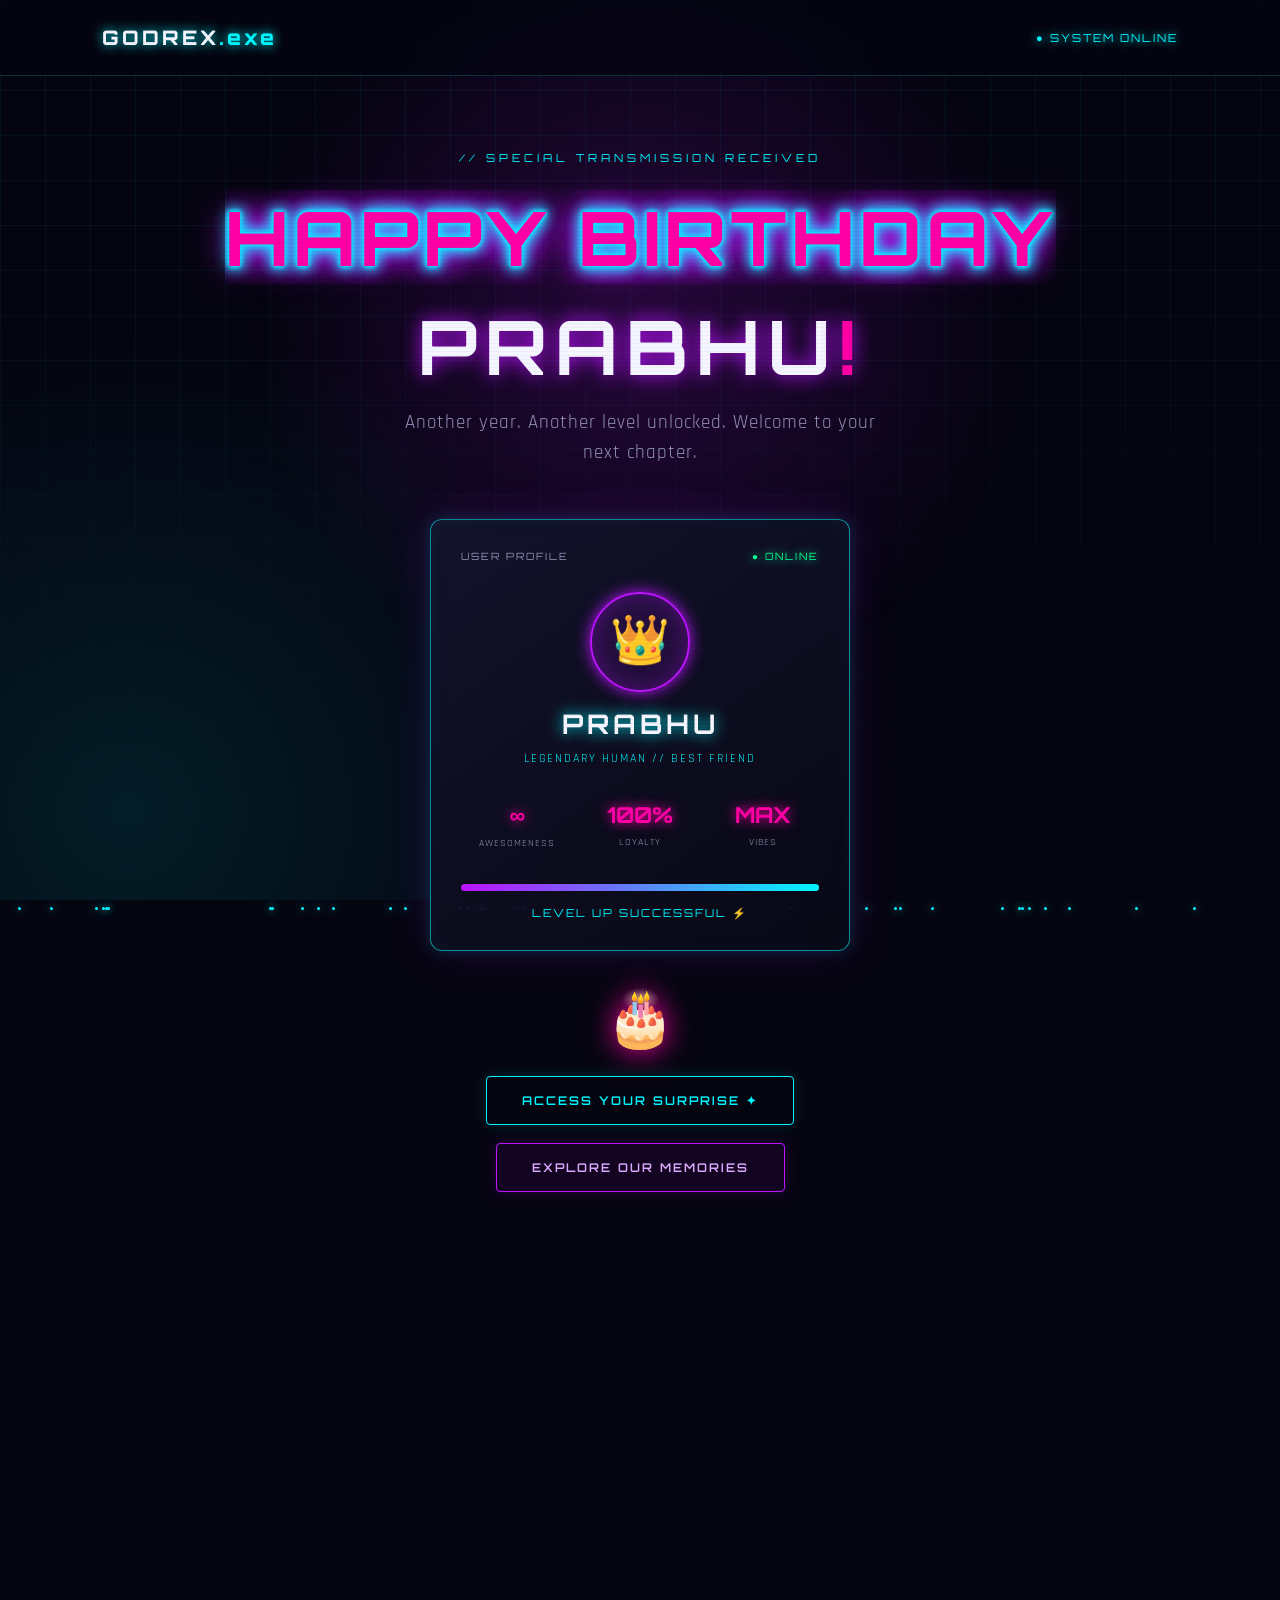
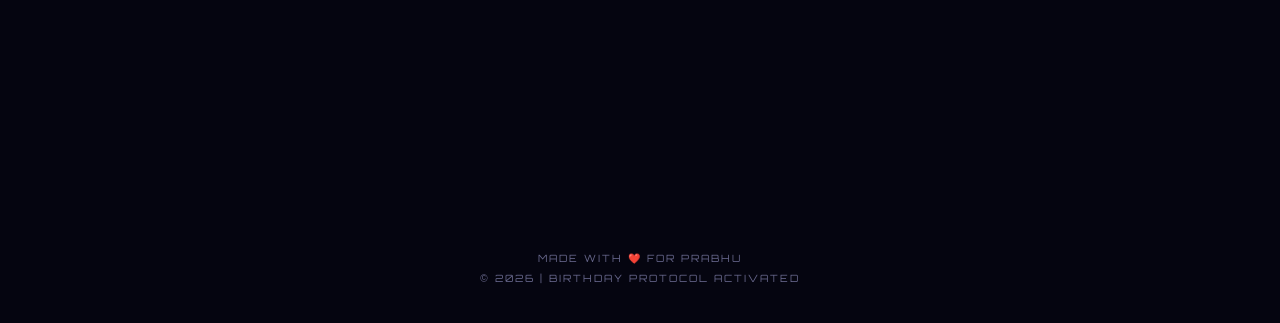
==== index.html @ 810c7e89 "Add files via upload first draft" ====
<!DOCTYPE html>
<html lang="en">
<head>
    <meta charset="UTF-8">
    <meta name="viewport" content="width=device-width, initial-scale=1.0">
    <title>PRABHU | Birthday.exe 🎂</title>
    <link rel="stylesheet" href="style.css">

    <link href="https://fonts.googleapis.com/css2?family=Orbitron:wght@400;600;800&family=Rajdhani:wght@400;600;700&display=swap" rel="stylesheet">
</head>

<body>

    <div class="grid-bg"></div>
    <div class="scanlines"></div>

    <header>
        <div class="logo">GODREX<span>.exe</span></div>
        <div class="status">● SYSTEM ONLINE</div>
    </header>

    <main class="hero">

        <p class="small-text">// SPECIAL TRANSMISSION RECEIVED</p>

        <h1 class="glitch" data-text="HAPPY BIRTHDAY">
            HAPPY BIRTHDAY
        </h1>

        <h2 class="name">PRABHU<span>!</span></h2>

        <p class="subtitle">
            Another year. Another level unlocked.
            Welcome to your next chapter.
        </p>

        <div class="birthday-card">

            <div class="card-top">
                <span>USER PROFILE</span>
                <span class="online">● ONLINE</span>
            </div>

            <div class="avatar">👑</div>

            <h2>PRABHU</h2>
            <p class="rank">LEGENDARY HUMAN // BEST FRIEND</p>

            <div class="stats">
                <div>
                    <h3>∞</h3>
                    <p>AWESOMENESS</p>
                </div>

                <div>
                    <h3>100%</h3>
                    <p>LOYALTY</p>
                </div>

                <div>
                    <h3>MAX</h3>
                    <p>VIBES</p>
                </div>
            </div>

            <div class="progress">
                <div class="progress-fill"></div>
            </div>

            <p class="level">LEVEL UP SUCCESSFUL ⚡</p>

        </div>

        <div class="cake">
            🎂
        </div>

        <button class="surprise-btn" onclick="showSurprise()">
            ACCESS YOUR SURPRISE ✦
        </button>
        <button class="memory-btn" onclick="window.location.href='memory.html'">
     EXPLORE OUR MEMORIES
</button>

        <div id="surprise" class="surprise">
            <h2>🚀 SYSTEM MESSAGE UNLOCKED</h2>

            <p>
                HAPPY BIRTHDAY, PRABHU! ❤️
                <br><br>
                You're not just a friend, you're family.
                Thanks for all the crazy memories, endless laughs,
                and unforgettable moments.
                <br><br>
                May your future be brighter than every neon
                light in this cyberpunk city.
                Keep shining, keep winning, and never stop
                being the legend you are!
                <br><br>
                Here's to more adventures together.
                <br><br>
                <strong>YOUR BEST FRIEND FOREVER. 💜</strong>
            </p>

            <div class="heart">💜</div>
        </div>

        <p class="footer-text">
            MADE WITH ❤️ FOR PRABHU
            <br>
            © 2026 | BIRTHDAY PROTOCOL ACTIVATED
        </p>

    </main>

    <script>
        function showSurprise() {
            const surprise = document.getElementById("surprise");

            surprise.classList.toggle("show");

            if (surprise.classList.contains("show")) {
                document.querySelector(".surprise-btn").innerText =
                    "CLOSE SURPRISE ✕";
            } else {
                document.querySelector(".surprise-btn").innerText =
                    "ACCESS YOUR SURPRISE ✦";
            }
        }

        // Floating cyber particles
        for (let i = 0; i < 35; i++) {
            const particle = document.createElement("div");
            particle.className = "particle";

            particle.style.left = Math.random() * 100 + "vw";
            particle.style.animationDuration =
                (Math.random() * 5 + 5) + "s";

            particle.style.animationDelay =
                Math.random() * 5 + "s";

            document.body.appendChild(particle);
        }
    </script>

</body>
</html
---- style.css ----
/* =========================================
   PRABHU.EXE - CYBERPUNK BIRTHDAY THEME
   ========================================= */

:root {
    --bg: #050510;
    --cyan: #00f7ff;
    --purple: #bc13fe;
    --pink: #ff00a6;
    --white: #f5f5ff;
    --muted: #9292b8;
}

* {
    margin: 0;
    padding: 0;
    box-sizing: border-box;
}

html {
    scroll-behavior: smooth;
}

body {
    min-height: 100vh;
    background: var(--bg);
    color: var(--white);
    font-family: 'Rajdhani', sans-serif;
    overflow-x: hidden;
    position: relative;
}

/* BACKGROUND GRID */

.grid-bg {
    position: fixed;
    inset: 0;
    z-index: -3;
    background:
        linear-gradient(rgba(0,247,255,0.07) 1px, transparent 1px),
        linear-gradient(90deg, rgba(0,247,255,0.07) 1px, transparent 1px);
    background-size: 45px 45px;
    mask-image: linear-gradient(to bottom, black, transparent 95%);
}

body::before {
    content: "";
    position: fixed;
    inset: 0;
    z-index: -2;
    pointer-events: none;
    background:
        radial-gradient(circle at 50% 35%,
        rgba(188,19,254,0.18),
        transparent 45%),
        radial-gradient(circle at 10% 90%,
        rgba(0,247,255,0.10),
        transparent 35%);
}

/* SCANLINES */

.scanlines {
    position: fixed;
    inset: 0;
    z-index: 10;
    pointer-events: none;
    opacity: 0.13;
    background: repeating-linear-gradient(
        to bottom,
        transparent 0px,
        transparent 3px,
        rgba(0,0,0,0.5) 4px
    );
}

/* HEADER */

header {
    width: 100%;
    padding: 25px 8%;
    display: flex;
    justify-content: space-between;
    align-items: center;
    border-bottom: 1px solid rgba(0,247,255,0.2);
    background: rgba(5,5,16,0.75);
    backdrop-filter: blur(12px);
}

.logo {
    font-family: 'Orbitron', sans-serif;
    font-size: 20px;
    font-weight: 800;
    letter-spacing: 3px;
    color: var(--white);
    text-shadow: 0 0 12px var(--cyan);
}

.logo span {
    color: var(--cyan);
}

.status {
    font-family: 'Orbitron', sans-serif;
    font-size: 11px;
    letter-spacing: 2px;
    color: var(--cyan);
    text-shadow: 0 0 10px var(--cyan);
}

/* HERO SECTION */

.hero {
    min-height: 100vh;
    display: flex;
    flex-direction: column;
    align-items: center;
    text-align: center;
    padding: 75px 20px 35px;
}

.small-text {
    color: var(--cyan);
    font-family: 'Orbitron', sans-serif;
    font-size: 11px;
    letter-spacing: 4px;
    margin-bottom: 25px;
    animation: blink 2s infinite;
}

/* GLITCH HEADING */

.glitch {
    position: relative;
    font-family: 'Orbitron', sans-serif;
    font-size: clamp(32px, 7vw, 75px);
    font-weight: 800;
    letter-spacing: 4px;
    color: white;
    text-shadow:
        0 0 5px var(--cyan),
        0 0 15px var(--cyan),
        0 0 35px var(--purple);
    animation: glitch 3s infinite;
}

.glitch::before,
.glitch::after {
    content: attr(data-text);
    position: absolute;
    top: 0;
    left: 0;
    width: 100%;
    overflow: hidden;
}

.glitch::before {
    color: var(--cyan);
    animation: glitchTop 2s infinite linear alternate-reverse;
}

.glitch::after {
    color: var(--pink);
    animation: glitchBottom 2.5s infinite linear alternate-reverse;
}

.name {
    font-family: 'Orbitron', sans-serif;
    font-size: clamp(40px, 8vw, 75px);
    margin-top: 15px;
    letter-spacing: 8px;
    color: var(--white);
    text-shadow: 0 0 20px var(--purple);
}

.name span {
    color: var(--pink);
}

.subtitle {
    max-width: 500px;
    margin-top: 15px;
    color: var(--muted);
    font-size: 19px;
    letter-spacing: 1px;
    line-height: 1.6;
}

/* BIRTHDAY CARD */

.birthday-card {
    width: min(420px, 92vw);
    margin-top: 50px;
    padding: 30px;
    position: relative;
    overflow: hidden;
    background: linear-gradient(
        145deg,
        rgba(20,20,45,0.95),
        rgba(8,8,22,0.95)
    );
    border: 1px solid rgba(0,247,255,0.55);
    border-radius: 12px;
    box-shadow:
        0 0 15px rgba(0,247,255,0.15),
        0 0 45px rgba(188,19,254,0.15),
        inset 0 0 20px rgba(0,247,255,0.04);
    animation: cardFloat 5s ease-in-out infinite;
}

.birthday-card::before {
    content: "";
    position: absolute;
    top: 0;
    left: -100%;
    width: 100%;
    height: 2px;
    background: linear-gradient(
        90deg,
        transparent,
        var(--cyan),
        transparent
    );
    animation: borderScan 4s linear infinite;
}

.card-top {
    display: flex;
    justify-content: space-between;
    font-family: 'Orbitron', sans-serif;
    font-size: 10px;
    letter-spacing: 2px;
    color: var(--muted);
}

.online {
    color: #00ff91;
    text-shadow: 0 0 10px #00ff91;
}

.avatar {
    width: 100px;
    height: 100px;
    margin: 30px auto 15px;
    display: flex;
    align-items: center;
    justify-content: center;
    font-size: 48px;
    background: rgba(188,19,254,0.12);
    border: 2px solid var(--purple);
    border-radius: 50%;
    box-shadow:
        0 0 15px var(--purple),
        inset 0 0 20px rgba(188,19,254,0.3);
}

.birthday-card h2 {
    font-family: 'Orbitron', sans-serif;
    font-size: 27px;
    letter-spacing: 4px;
    text-shadow: 0 0 15px var(--cyan);
}

.rank {
    margin-top: 10px;
    font-size: 12px;
    color: var(--cyan);
    letter-spacing: 2px;
}

/* STATS */

.stats {
    display: grid;
    grid-template-columns: repeat(3, 1fr);
    gap: 10px;
    margin-top: 35px;
}

.stats h3 {
    font-family: 'Orbitron', sans-serif;
    font-size: 22px;
    color: var(--pink);
    text-shadow: 0 0 12px var(--pink);
}

.stats p {
    margin-top: 8px;
    font-size: 10px;
    letter-spacing: 1px;
    color: var(--muted);
}

/* PROGRESS BAR */

.progress {
    height: 7px;
    margin-top: 35px;
    background: rgba(255,255,255,0.08);
    border-radius: 20px;
    overflow: hidden;
}

.progress-fill {
    height: 100%;
    width: 100%;
    background: linear-gradient(
        90deg,
        var(--purple),
        var(--cyan)
    );
    box-shadow: 0 0 15px var(--cyan);
    animation: progressGlow 2s infinite alternate;
}

.level {
    margin-top: 15px;
    color: var(--cyan);
    font-family: 'Orbitron', sans-serif;
    font-size: 11px;
    letter-spacing: 2px;
}

/* CAKE */

.cake {
    font-size: 55px;
    margin: 35px 0 20px;
    filter: drop-shadow(0 0 15px var(--pink));
    animation: cakeBounce 2s infinite ease-in-out;
}

/* SURPRISE BUTTON */

.surprise-btn {
    padding: 16px 35px;
    background: transparent;
    border: 1px solid var(--cyan);
    color: var(--cyan);
    font-family: 'Orbitron', sans-serif;
    font-size: 12px;
    font-weight: 600;
    letter-spacing: 2px;
    cursor: pointer;
    border-radius: 4px;
    position: relative;
    overflow: hidden;
    transition: 0.3s ease;
    box-shadow: 0 0 15px rgba(0,247,255,0.15);
}

.surprise-btn:hover {
    color: var(--bg);
    background: var(--cyan);
    box-shadow:
        0 0 15px var(--cyan),
        0 0 40px var(--cyan);
    transform: translateY(-3px);
}

/* SURPRISE MESSAGE */

.surprise {
    width: min(550px, 92vw);
    margin-top: 35px;
    padding: 30px;
    background: rgba(15,10,35,0.95);
    border: 1px solid var(--purple);
    border-radius: 10px;
    box-shadow:
        0 0 20px rgba(188,19,254,0.25),
        inset 0 0 20px rgba(188,19,254,0.05);
    opacity: 0;
    visibility: hidden;
    transform: translateY(25px) scale(0.95);
    transition: 0.5s ease;
}

.surprise.show {
    opacity: 1;
    visibility: visible;
    transform: translateY(0) scale(1);
}

.surprise h2 {
    font-family: 'Orbitron', sans-serif;
    color: var(--cyan);
    font-size: 17px;
    margin-bottom: 20px;
    text-shadow: 0 0 12px var(--cyan);
}

.surprise p {
    color: #d0cfe8;
    font-size: 18px;
    line-height: 1.8;
}

.surprise strong {
    color: var(--pink);
    text-shadow: 0 0 10px var(--pink);
}

.heart {
    font-size: 35px;
    margin-top: 20px;
    animation: heartBeat 1.2s infinite;
}

/* FLOATING PARTICLES */

.particle {
    position: fixed;
    bottom: -10px;
    width: 3px;
    height: 3px;
    background: var(--cyan);
    border-radius: 50%;
    box-shadow: 0 0 10px var(--cyan);
    pointer-events: none;
    z-index: -1;
    animation: particleFloat 8s linear infinite;
}

/* FOOTER */

.footer-text {
    margin-top: 65px;
    color: #68688c;
    font-family: 'Orbitron', sans-serif;
    font-size: 10px;
    line-height: 2;
    letter-spacing: 2px;
}

/* ANIMATIONS */

@keyframes blink {
    0%, 100% { opacity: 1; }
    50% { opacity: 0.4; }
}

@keyframes glitch {
    0%, 95%, 100% { transform: translate(0); }
    96% { transform: translate(-2px, 1px); }
    97% { transform: translate(2px, -1px); }
    98% { transform: translate(-1px, 0); }
}

@keyframes glitchTop {
    0%, 90%, 100% {
        clip-path: inset(0 0 100% 0);
        transform: translate(0);
    }
    92% {
        clip-path: inset(10% 0 75% 0);
        transform: translate(-3px, -2px);
    }
    95% {
        clip-path: inset(45% 0 40% 0);
        transform: translate(3px, 1px);
    }
}

@keyframes glitchBottom {
    0%, 90%, 100% {
        clip-path: inset(100% 0 0 0);
        transform: translate(0);
    }
    93% {
        clip-path: inset(70% 0 10% 0);
        transform: translate(3px, 2px);
    }
    96% {
        clip-path: inset(35% 0 50% 0);
        transform: translate(-3px, -1px);
    }
}

@keyframes cardFloat {
    0%, 100% { transform: translateY(0); }
    50% { transform: translateY(-8px); }
}

@keyframes borderScan {
    0% { left: -100%; }
    100% { left: 100%; }
}

@keyframes progressGlow {
    from { filter: brightness(0.8); }
    to { filter: brightness(1.5); }
}

@keyframes cakeBounce {
    0%, 100% { transform: translateY(0); }
    50% { transform: translateY(-12px); }
}

@keyframes heartBeat {
    0%, 100% { transform: scale(1); }
    50% { transform: scale(1.2); }
}

@keyframes particleFloat {
    0% {
        transform: translateY(0);
        opacity: 0;
    }
    10% { opacity: 1; }
    90% { opacity: 1; }
    100% {
        transform: translateY(-110vh);
        opacity: 0;
    }
}

/* MOBILE RESPONSIVENESS */

@media (max-width: 600px) {

    header {
        padding: 20px 5%;
    }

    .logo {
        font-size: 16px;
    }

    .status {
        font-size: 9px;
    }

    .hero {
        padding-top: 65px;
    }

    .glitch {
        letter-spacing: 1px;
    }

    .name {
        letter-spacing: 4px;
    }

    .birthday-card {
        padding: 25px 18px;
    }

    .surprise {
        padding: 22px;
    }

    .surprise p {
        font-size: 16px;
    }

    .surprise-btn {
        padding: 15px 20px;
        font-size: 10px;
    }

    .footer-text {
        font-size: 8px;
    }
}

/* REDUCED MOTION ACCESSIBILITY */

@media (prefers-reduced-motion: reduce) {
    *,
    *::before,
    *::after {
        animation-duration: 0.01ms !important;
        animation-iteration-count: 1 !important;
        scroll-behavior: auto !important;
    }
}
/* MEMORY GALLERY BUTTON */

.memory-btn {
    margin-top: 18px;
    padding: 16px 35px;
    background: rgba(188,19,254,0.08);
    border: 1px solid var(--purple);
    color: #dcaaff;
    font-family: 'Orbitron', sans-serif;
    font-size: 12px;
    font-weight: 600;
    letter-spacing: 2px;
    cursor: pointer;
    border-radius: 4px;
    transition: 0.3s ease;
    box-shadow: 0 0 15px rgba(188,19,254,0.2);
}

.memory-btn:hover {
    background: var(--purple);
    color: white;
    box-shadow:
        0 0 15px var(--purple),
        0 0 40px var(--purple);
    transform: translateY(-3px);
}

/* =====================================
   MEMORY ARCHIVE PAGE
===================================== */

.memory-container {
    min-height: 100vh;
    padding: 75px 7% 35px;
    text-align: center;
}

.memory-subtitle {
    margin-top: 20px;
    font-family: 'Orbitron', sans-serif;
    font-size: clamp(13px, 3vw, 20px);
    letter-spacing: 3px;
    color: var(--purple);
    text-shadow: 0 0 12px var(--purple);
}

.memory-description {
    color: var(--muted);
    font-size: 18px;
    margin-top: 18px;
    line-height: 1.7;
}

/* UPLOAD BOX */

.upload-box {
    max-width: 650px;
    margin: 55px auto;
    padding: 45px 25px;
    background: rgba(10,10,30,0.85);
    border: 1px dashed var(--cyan);
    border-radius: 12px;
    box-shadow: 0 0 25px rgba(0,247,255,0.12);
    transition: 0.3s ease;
}

.upload-box:hover {
    border-color: var(--purple);
    box-shadow: 0 0 30px rgba(188,19,254,0.2);
}

.upload-icon {
    font-size: 55px;
    margin-bottom: 20px;
    filter: drop-shadow(0 0 12px var(--cyan));
}

.upload-box h2 {
    font-family: 'Orbitron', sans-serif;
    color: var(--cyan);
    font-size: 18px;
    letter-spacing: 2px;
}

.upload-box p {
    color: var(--muted);
    margin: 15px 0;
    font-size: 16px;
}

.upload-btn {
    display: inline-block;
    margin-top: 15px;
    padding: 15px 30px;
    background: transparent;
    color: var(--cyan);
    border: 1px solid var(--cyan);
    font-family: 'Orbitron', sans-serif;
    font-size: 12px;
    letter-spacing: 2px;
    cursor: pointer;
    transition: 0.3s;
}

.upload-btn:hover {
    background: var(--cyan);
    color: var(--bg);
    box-shadow: 0 0 25px var(--cyan);
}

.upload-note {
    font-family: 'Orbitron', sans-serif;
    font-size: 10px !important;
    letter-spacing: 2px;
}

/* GALLERY HEADER */

.gallery-section {
    max-width: 1150px;
    margin: 70px auto;
}

.gallery-header {
    display: flex;
    justify-content: space-between;
    align-items: center;
    border-bottom: 1px solid rgba(0,247,255,0.3);
    padding-bottom: 20px;
    margin-bottom: 30px;
    gap: 15px;
}

.gallery-header h2 {
    font-family: 'Orbitron', sans-serif;
    font-size: 18px;
    color: var(--cyan);
    letter-spacing: 2px;
}

.gallery-header span {
    color: var(--pink);
    font-family: 'Orbitron', sans-serif;
    font-size: 11px;
}

/* MEMORY GRID */

.memory-gallery {
    display: grid;
    grid-template-columns: repeat(auto-fit, minmax(250px, 1fr));
    gap: 25px;
    text-align: left;
}

.memory-item {
    background: rgba(15,15,38,0.95);
    border: 1px solid rgba(0,247,255,0.35);
    border-radius: 8px;
    overflow: hidden;
    transition: 0.3s ease;
    animation: cardFloat 5s ease-in-out infinite;
}

.memory-item:hover {
    border-color: var(--purple);
    box-shadow: 0 0 25px rgba(188,19,254,0.25);
    transform: translateY(-6px);
}

.memory-image {
    display: block;
    width: 100%;
    height: 240px;
    object-fit: cover;
    background: #101020;
}

.memory-info {
    padding: 18px;
}

.memory-filename {
    color: var(--cyan);
    font-family: 'Orbitron', sans-serif;
    font-size: 11px;
    overflow-wrap: anywhere;
    margin-bottom: 15px;
}

.memory-caption {
    width: 100%;
    min-height: 85px;
    padding: 12px;
    resize: vertical;
    background: rgba(0,0,0,0.4);
    border: 1px solid rgba(188,19,254,0.5);
    color: white;
    font-family: 'Rajdhani', sans-serif;
    font-size: 16px;
    outline: none;
}

.memory-caption:focus {
    border-color: var(--cyan);
    box-shadow: 0 0 10px rgba(0,247,255,0.2);
}

.memory-date {
    color: var(--muted);
    font-family: 'Orbitron', sans-serif;
    font-size: 9px;
    margin-top: 15px;
    letter-spacing: 1px;
}

.delete-btn {
    width: 100%;
    padding: 11px;
    margin-top: 15px;
    background: transparent;
    border: 1px solid var(--pink);
    color: var(--pink);
    font-family: 'Orbitron', sans-serif;
    font-size: 10px;
    letter-spacing: 1px;
    cursor: pointer;
    transition: 0.3s;
}

.delete-btn:hover {
    background: var(--pink);
    color: white;
    box-shadow: 0 0 15px var(--pink);
}

/* EMPTY DATABASE */

.empty-state {
    grid-column: 1 / -1;
    padding: 65px 20px;
    border: 1px dashed rgba(188,19,254,0.5);
    border-radius: 10px;
    text-align: center;
}

.empty-state div {
    font-size: 50px;
    margin-bottom: 20px;
}

.empty-state h3 {
    color: var(--cyan);
    font-family: 'Orbitron', sans-serif;
    font-size: 15px;
}

.empty-state p {
    margin-top: 12px;
    color: var(--muted);
    font-size: 16px;
}

/* BACK BUTTON */

.back-btn {
    display: inline-block;
    margin-top: 20px;
    padding: 15px 25px;
    color: var(--cyan);
    border: 1px solid var(--cyan);
    text-decoration: none;
    font-family: 'Orbitron', sans-serif;
    font-size: 11px;
    letter-spacing: 2px;
    transition: 0.3s;
}

.back-btn:hover {
    background: var(--cyan);
    color: var(--bg);
    box-shadow: 0 0 25px var(--cyan);
}

/* MOBILE */

@media(max-width: 600px) {

    .memory-container {
        padding: 55px 5% 30px;
    }

    .upload-box {
        padding: 35px 15px;
    }

    .gallery-header h2 {
        font-size: 13px;
    }

    .memory-gallery {
        grid-template-columns: 1fr;
    }

    .memory-image {
        height: 260px;
    }

    .back-btn {
        font-size: 9px;
    }
}
/* MEMORY CAPTIONS */

.memory-caption-text {
    color: #d0cfe8;
    font-family: 'Rajdhani', sans-serif;
    font-size: 17px;
    line-height: 1.5;
    min-height: 45px;
}

.memory-item {
    animation: none;
}

.memory-item:hover {
    transform: translateY(-6px);
    border-color: var(--purple);
    box-shadow: 0 0 25px rgba(188,19,254,0.3);
}
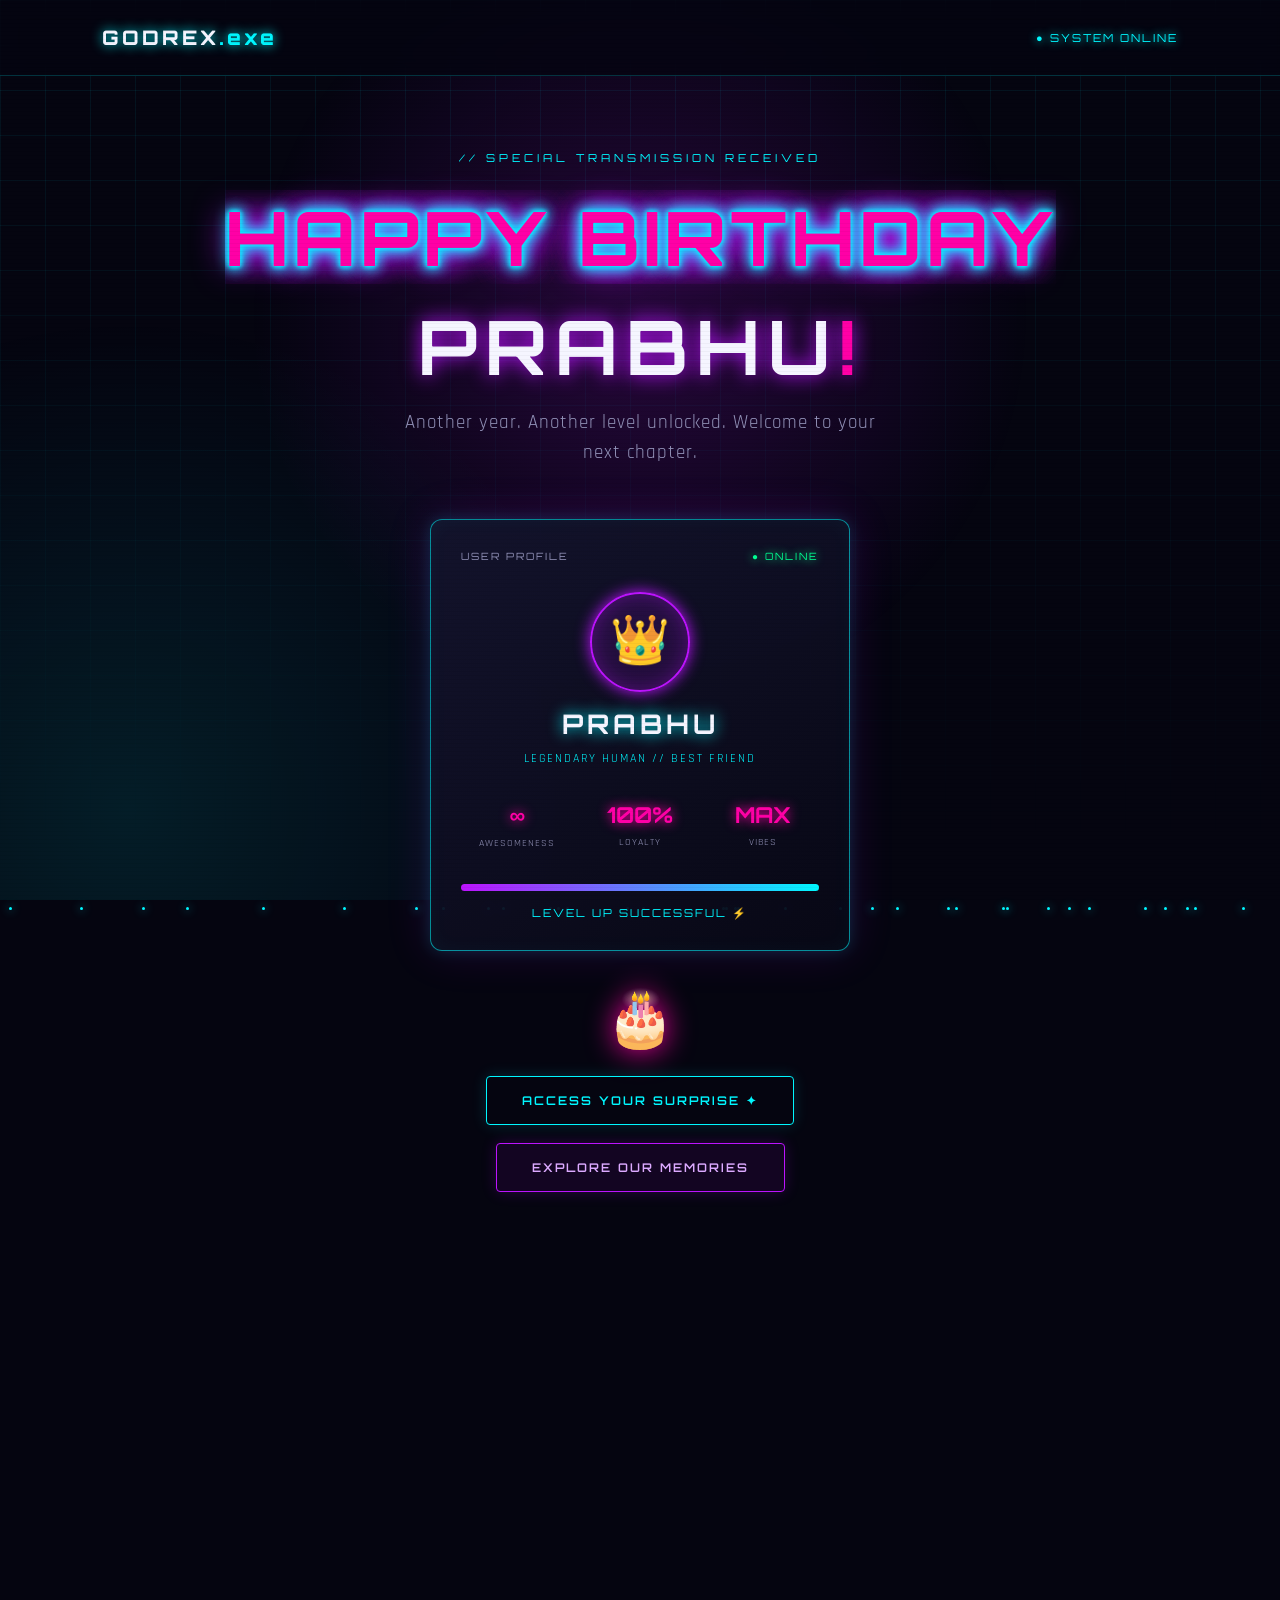
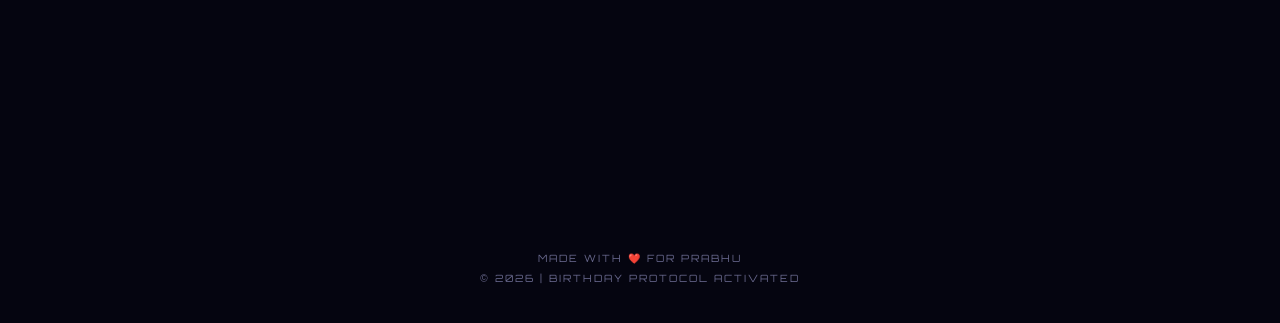
==== commit 6b37d820: "Update index.html" ====
--- a/index.html
+++ b/index.html
@@ -89,12 +89,12 @@
             <p>
                 HAPPY BIRTHDAY, PRABHU! ❤️
                 <br><br>
-                You're not just a friend, you're family.
+                You're not just a friend, you're family, a brother!
                 Thanks for all the crazy memories, endless laughs,
                 and unforgettable moments.
                 <br><br>
-                May your future be brighter than every neon
-                light in this cyberpunk city.
+                May your future be brighter than every other niggas! because
+                they are burchatta burkumar peoples
                 Keep shining, keep winning, and never stop
                 being the legend you are!
                 <br><br>
